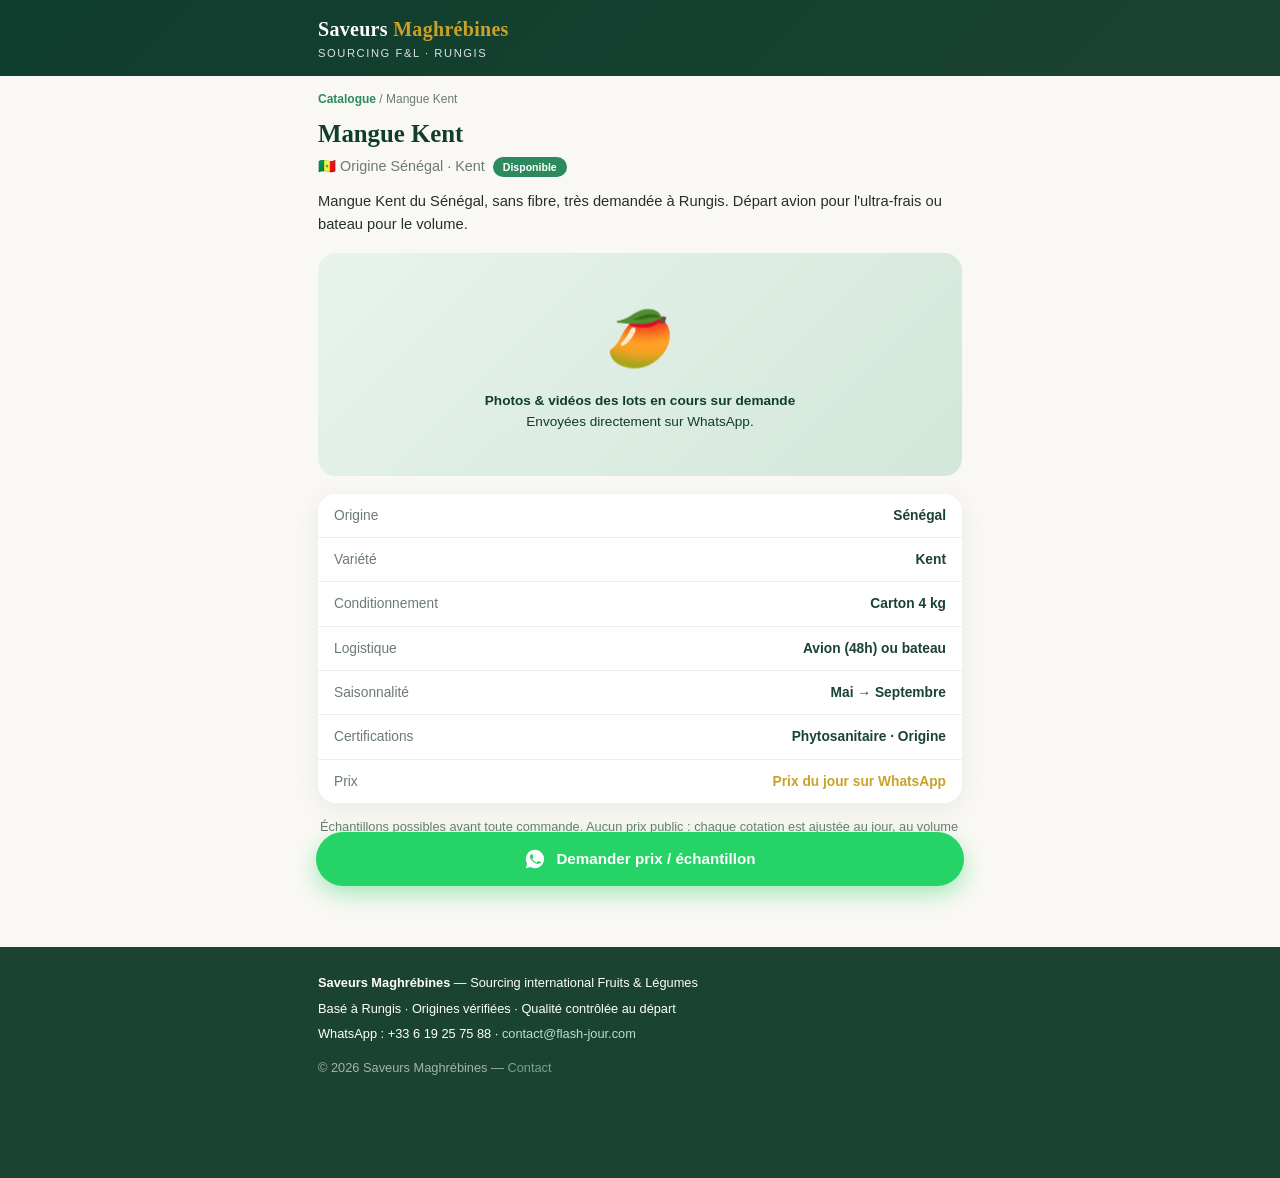
==== mangue-kent/index.html @ d9d94e1f "Site catalogue Saveurs Maghrébines" ====
<!DOCTYPE html>
<html lang="fr">
<head>
<meta charset="utf-8">
<meta name="viewport" content="width=device-width, initial-scale=1">
<title>Mangue Kent origine Sénégal — import grossiste Rungis | Saveurs Maghrébines</title>
<meta name="description" content="Mangue Kent du Sénégal, sans fibre, très demandée à Rungis. Départ avion pour l'ultra-frais ou bateau pour le volume.">
<link rel="canonical" href="https://www.saveursmaghrebines.com/mangue-kent/">
<meta property="og:type" content="website">
<meta property="og:title" content="Mangue Kent origine Sénégal — import grossiste Rungis | Saveurs Maghrébines">
<meta property="og:description" content="Mangue Kent du Sénégal, sans fibre, très demandée à Rungis. Départ avion pour l'ultra-frais ou bateau pour le volume.">
<meta property="og:url" content="https://www.saveursmaghrebines.com/mangue-kent/">
<meta property="og:image" content="https://www.saveursmaghrebines.com/photos/patate-recolte.webp">
<meta property="og:locale" content="fr_FR">
<meta name="twitter:card" content="summary_large_image">
<link rel="stylesheet" href="/assets/style.css">
</head>
<body>
<header class="top"><div class="wrap">
<a href="/"><div class="logo">Saveurs <span>Maghrébines</span></div>
<div class="tag">Sourcing F&L · Rungis</div></a>
</div></header>

<div class="wrap">
<div class="crumb"><a href="/">Catalogue</a> / Mangue Kent</div>
<h1 class="pt">Mangue Kent</h1>
<div class="sub">🇸🇳 Origine Sénégal · Kent &nbsp;<span class="badge" style="position:static">Disponible</span></div>
<p class="desc">Mangue Kent du Sénégal, sans fibre, très demandée à Rungis. Départ avion pour l'ultra-frais ou bateau pour le volume.</p>
<div class="nophoto-hero"><div class="e">🥭</div><p><strong>Photos & vidéos des lots en cours sur demande</strong><br>Envoyées directement sur WhatsApp.</p></div>
<div class="specs"><div class="row"><span class="k">Origine</span><span class="v">Sénégal</span></div><div class="row"><span class="k">Variété</span><span class="v">Kent</span></div><div class="row"><span class="k">Conditionnement</span><span class="v">Carton 4 kg</span></div><div class="row"><span class="k">Logistique</span><span class="v">Avion (48h) ou bateau</span></div><div class="row"><span class="k">Saisonnalité</span><span class="v">Mai → Septembre</span></div><div class="row"><span class="k">Certifications</span><span class="v">Phytosanitaire · Origine</span></div>
<div class="row"><span class="k">Prix</span><span class="v" style="color:var(--or)">Prix du jour sur WhatsApp</span></div>
</div>
<p class="note">Échantillons possibles avant toute commande. Aucun prix public : chaque cotation est ajustée au jour, au volume et à l'incoterm.</p>
</div>
<a class="wa-btn wa-fixed" href="https://wa.me/33619257588?text=Bonjour%2C%20je%20suis%20int%C3%A9ress%C3%A9%20par%20%3A%20Mangue%20Kent%20%28vu%20sur%20saveursmaghrebines.com%29.%20Pouvez-vous%20m%27envoyer%20le%20prix%20du%20jour%20%3F" target="_blank" rel="noopener"><svg class="wa-ico" viewBox="0 0 24 24" fill="currentColor"><path d="M12 2a10 10 0 0 0-8.6 15.1L2 22l5-1.3A10 10 0 1 0 12 2Zm5.4 14.1c-.2.6-1.3 1.2-1.8 1.2-.5.1-1 .2-3.3-.7-2.8-1.1-4.6-4-4.7-4.2-.1-.2-1.1-1.5-1.1-2.9s.7-2 1-2.3c.2-.3.5-.3.7-.3h.5c.2 0 .4 0 .6.5l.9 2.1c.1.2.1.4 0 .6l-.4.6-.5.5c-.2.2-.3.4-.1.7.2.3.8 1.4 1.8 2.2 1.2 1.1 2.3 1.4 2.6 1.6.3.1.5.1.7-.1l1-1.2c.2-.3.4-.2.7-.1l2.1 1c.3.1.5.2.6.4 0 .1 0 .8-.3 1.4Z"/></svg> Demander prix / échantillon</a>
<footer><div class="wrap">
<div><strong>Saveurs Maghrébines</strong> — Sourcing international Fruits & Légumes</div>
<div>Basé à Rungis · Origines vérifiées · Qualité contrôlée au départ</div>
<div>WhatsApp : +33 6 19 25 75 88 · <a href="mailto:contact@flash-jour.com">contact@flash-jour.com</a></div>
<div style="opacity:.6;margin-top:8px">© 2026 Saveurs Maghrébines — <a href="/contact/">Contact</a></div>
</div></footer>
</body></html>
---- assets/style.css ----
:root{--vert:#0F3D2E;--vert2:#1B4332;--accent:#2D8A5F;--or:#C9A227;--creme:#FAF8F4;--txt:#25302B;--wa:#25D366;}
*{margin:0;padding:0;box-sizing:border-box}
body{font-family:'Inter',-apple-system,Segoe UI,Roboto,sans-serif;background:var(--creme);color:var(--txt);line-height:1.55}
a{text-decoration:none;color:inherit}
.wrap{max-width:680px;margin:0 auto;padding:0 18px}
header.top{background:linear-gradient(135deg,var(--vert) 0%,var(--vert2) 100%);color:#fff;padding:14px 0}
header.top .wrap{display:flex;align-items:center;justify-content:space-between}
.logo{font-family:Georgia,'Times New Roman',serif;font-size:1.25rem;font-weight:700;letter-spacing:.3px}
.logo span{color:var(--or)}
.tag{font-size:.7rem;opacity:.85;letter-spacing:.14em;text-transform:uppercase}
.hero{background:linear-gradient(160deg,var(--vert) 0%,var(--vert2) 70%,#245B41 100%);color:#fff;padding:38px 0 44px;text-align:center}
.hero h1{font-family:Georgia,serif;font-size:1.7rem;line-height:1.25;margin-bottom:10px}
.hero p{opacity:.9;font-size:.95rem;max-width:480px;margin:0 auto}
.hero .pills{margin-top:18px;display:flex;gap:8px;justify-content:center;flex-wrap:wrap}
.pill{border:1px solid rgba(255,255,255,.35);border-radius:999px;padding:5px 14px;font-size:.75rem}
.grid{display:grid;grid-template-columns:1fr 1fr;gap:14px;padding:26px 0 10px}
@media(max-width:430px){.grid{grid-template-columns:1fr}}
.card{background:#fff;border-radius:18px;overflow:hidden;box-shadow:0 6px 24px rgba(15,61,46,.10);transition:transform .15s}
.card:active{transform:scale(.98)}
.card .ph{height:150px;background-size:cover;background-position:center;position:relative}
.card .ph.nophoto{display:flex;align-items:center;justify-content:center;font-size:3rem;background:linear-gradient(135deg,#E8F3EC,#D2E7DA)}
.badge{position:absolute;top:10px;left:10px;font-size:.66rem;font-weight:600;padding:4px 10px;border-radius:999px;color:#fff;background:var(--accent)}
.badge.soon{background:var(--or)}
.card .in{padding:12px 14px 14px}
.card h3{font-size:.98rem;color:var(--vert)}
.card .or{font-size:.78rem;color:#6b7a72;margin-top:2px}
.section-t{font-family:Georgia,serif;color:var(--vert);font-size:1.25rem;margin:26px 0 4px}
.gal{display:flex;gap:10px;overflow-x:auto;scroll-snap-type:x mandatory;padding:18px 0 6px;-webkit-overflow-scrolling:touch}
.gal img{scroll-snap-align:center;border-radius:16px;width:86%;flex:none;box-shadow:0 8px 26px rgba(15,61,46,.16)}
.cap{font-size:.75rem;color:#6b7a72;font-style:italic;margin-bottom:8px}
.nophoto-hero{margin:18px 0;border-radius:18px;padding:44px 20px;text-align:center;background:linear-gradient(135deg,#E8F3EC,#D2E7DA);color:var(--vert)}
.nophoto-hero .e{font-size:3.4rem}
.nophoto-hero p{font-size:.85rem;margin-top:8px}
.specs{background:#fff;border-radius:18px;overflow:hidden;box-shadow:0 6px 24px rgba(15,61,46,.08);margin:14px 0}
.specs .row{display:flex;justify-content:space-between;gap:14px;padding:11px 16px;border-bottom:1px solid #F0EEE8;font-size:.86rem}
.specs .row:last-child{border-bottom:none}
.specs .k{color:#6b7a72}
.specs .v{font-weight:600;text-align:right;color:var(--vert2)}
.note{font-size:.8rem;color:#6b7a72;margin:12px 2px 90px}
.wa-btn{display:flex;align-items:center;justify-content:center;gap:10px;background:var(--wa);color:#fff;font-weight:700;border-radius:999px;padding:15px 22px;font-size:.95rem;box-shadow:0 8px 22px rgba(37,211,102,.4)}
.wa-fixed{position:fixed;left:16px;right:16px;bottom:14px;z-index:50;max-width:648px;margin:0 auto}
.wa-ico{width:22px;height:22px}
.crumb{font-size:.75rem;color:#6b7a72;padding:14px 0 0}
.crumb a{color:var(--accent);font-weight:600}
h1.pt{font-family:Georgia,serif;color:var(--vert);font-size:1.55rem;margin-top:6px}
.sub{color:#6b7a72;font-size:.9rem;margin-top:2px}
.desc{margin:12px 0 0;font-size:.92rem}
footer{background:var(--vert2);color:#fff;padding:26px 0 100px;margin-top:40px;font-size:.8rem}
footer .wrap{display:flex;flex-direction:column;gap:6px}
footer a{color:#BFDCCB}
.exclu{display:inline-block;background:var(--or);color:#fff;font-size:.68rem;font-weight:700;letter-spacing:.12em;text-transform:uppercase;padding:4px 12px;border-radius:999px;margin-bottom:12px}
.contact-card{background:#fff;border-radius:18px;box-shadow:0 6px 24px rgba(15,61,46,.08);padding:22px;margin:20px 0;text-align:center}
.contact-card .big{font-size:1.1rem;font-weight:700;color:var(--vert)}
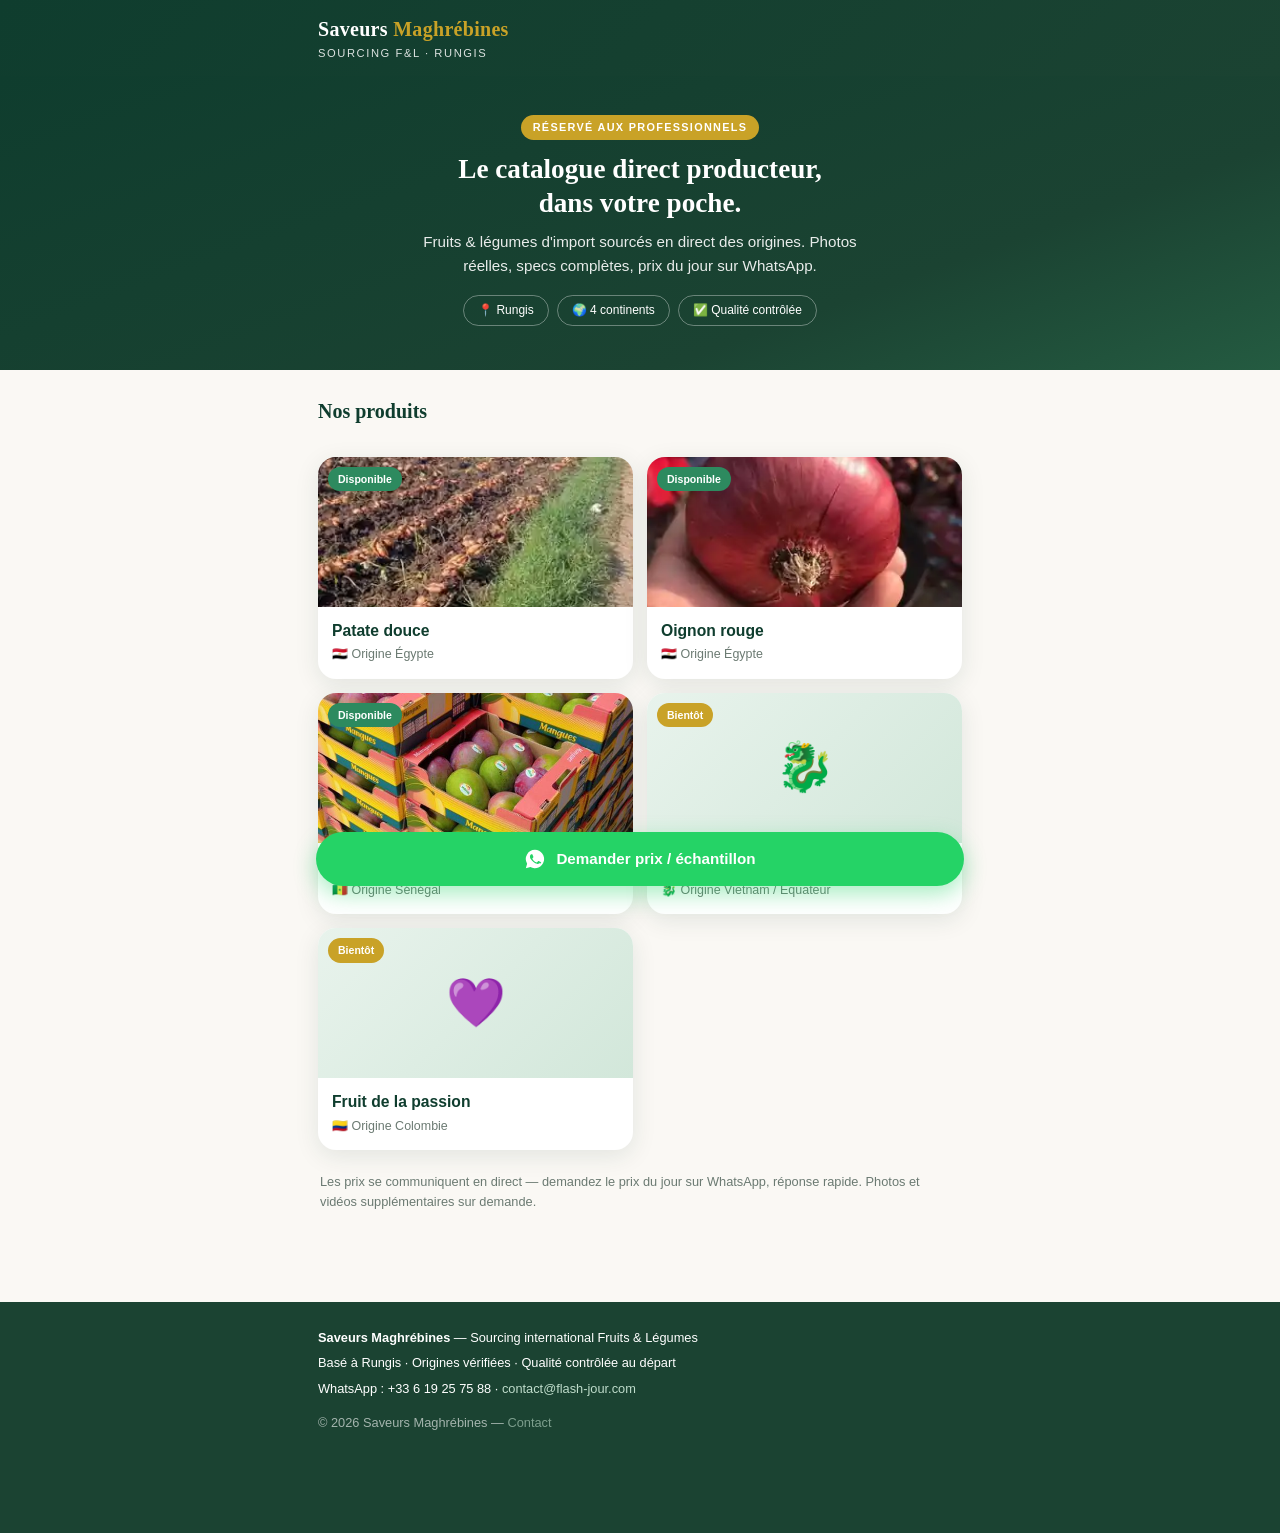
==== commit 4a53391d: "Ajout photos mangue Kent" ====
--- a/mangue-kent/index.html
+++ b/mangue-kent/index.html
@@ -3,13 +3,13 @@
 <head>
 <meta charset="utf-8">
 <meta name="viewport" content="width=device-width, initial-scale=1">
-<title>Mangue Kent origine Sénégal — import grossiste Rungis | Saveurs Maghrébines</title>
-<meta name="description" content="Mangue Kent du Sénégal, sans fibre, très demandée à Rungis. Départ avion pour l'ultra-frais ou bateau pour le volume.">
-<link rel="canonical" href="https://www.saveursmaghrebines.com/mangue-kent/">
+<title>Saveurs Maghrébines — Catalogue import Fruits & Légumes | Rungis</title>
+<meta name="description" content="Catalogue B2B : patate douce, oignon rouge, mangue Kent, pitaya, fruit de la passion. Sourcing direct origine, base Rungis. Prix du jour sur WhatsApp.">
+<link rel="canonical" href="https://www.saveursmaghrebines.com/">
 <meta property="og:type" content="website">
-<meta property="og:title" content="Mangue Kent origine Sénégal — import grossiste Rungis | Saveurs Maghrébines">
-<meta property="og:description" content="Mangue Kent du Sénégal, sans fibre, très demandée à Rungis. Départ avion pour l'ultra-frais ou bateau pour le volume.">
-<meta property="og:url" content="https://www.saveursmaghrebines.com/mangue-kent/">
+<meta property="og:title" content="Saveurs Maghrébines — Catalogue import Fruits & Légumes | Rungis">
+<meta property="og:description" content="Catalogue B2B : patate douce, oignon rouge, mangue Kent, pitaya, fruit de la passion. Sourcing direct origine, base Rungis. Prix du jour sur WhatsApp.">
+<meta property="og:url" content="https://www.saveursmaghrebines.com/">
 <meta property="og:image" content="https://www.saveursmaghrebines.com/photos/patate-recolte.webp">
 <meta property="og:locale" content="fr_FR">
 <meta name="twitter:card" content="summary_large_image">
@@ -21,18 +21,30 @@
 <div class="tag">Sourcing F&L · Rungis</div></a>
 </div></header>
 
+<div class="hero"><div class="wrap">
+<span class="exclu">Réservé aux professionnels</span>
+<h1>Le catalogue direct producteur,<br>dans votre poche.</h1>
+<p>Fruits & légumes d'import sourcés en direct des origines. Photos réelles, specs complètes, prix du jour sur WhatsApp.</p>
+<div class="pills"><span class="pill">📍 Rungis</span><span class="pill">🌍 4 continents</span><span class="pill">✅ Qualité contrôlée</span></div>
+</div></div>
 <div class="wrap">
-<div class="crumb"><a href="/">Catalogue</a> / Mangue Kent</div>
-<h1 class="pt">Mangue Kent</h1>
-<div class="sub">🇸🇳 Origine Sénégal · Kent &nbsp;<span class="badge" style="position:static">Disponible</span></div>
-<p class="desc">Mangue Kent du Sénégal, sans fibre, très demandée à Rungis. Départ avion pour l'ultra-frais ou bateau pour le volume.</p>
-<div class="nophoto-hero"><div class="e">🥭</div><p><strong>Photos & vidéos des lots en cours sur demande</strong><br>Envoyées directement sur WhatsApp.</p></div>
-<div class="specs"><div class="row"><span class="k">Origine</span><span class="v">Sénégal</span></div><div class="row"><span class="k">Variété</span><span class="v">Kent</span></div><div class="row"><span class="k">Conditionnement</span><span class="v">Carton 4 kg</span></div><div class="row"><span class="k">Logistique</span><span class="v">Avion (48h) ou bateau</span></div><div class="row"><span class="k">Saisonnalité</span><span class="v">Mai → Septembre</span></div><div class="row"><span class="k">Certifications</span><span class="v">Phytosanitaire · Origine</span></div>
-<div class="row"><span class="k">Prix</span><span class="v" style="color:var(--or)">Prix du jour sur WhatsApp</span></div>
+<h2 class="section-t">Nos produits</h2>
+<div class="grid">
+<a class="card" href="/patate-douce/"><div class="ph" style="background-image:url(/photos/patate-recolte.webp)"><span class="badge">Disponible</span></div>
+<div class="in"><h3>Patate douce</h3><div class="or">🇪🇬 Origine Égypte</div></div></a>
+<a class="card" href="/oignon-rouge/"><div class="ph" style="background-image:url(/photos/oignon-rouge.webp)"><span class="badge">Disponible</span></div>
+<div class="in"><h3>Oignon rouge</h3><div class="or">🇪🇬 Origine Égypte</div></div></a>
+<a class="card" href="/mangue-kent/"><div class="ph" style="background-image:url(/photos/mangue-1.jpg)"><span class="badge">Disponible</span></div>
+<div class="in"><h3>Mangue Kent</h3><div class="or">🇸🇳 Origine Sénégal</div></div></a>
+<a class="card" href="/pitaya/"><div class="ph nophoto">🐉<span class="badge soon">Bientôt</span></div>
+<div class="in"><h3>Pitaya — Fruit du dragon</h3><div class="or">🐉 Origine Vietnam / Équateur</div></div></a>
+<a class="card" href="/fruit-de-la-passion/"><div class="ph nophoto">💜<span class="badge soon">Bientôt</span></div>
+<div class="in"><h3>Fruit de la passion</h3><div class="or">🇨🇴 Origine Colombie</div></div></a>
+
 </div>
-<p class="note">Échantillons possibles avant toute commande. Aucun prix public : chaque cotation est ajustée au jour, au volume et à l'incoterm.</p>
+<p class="note">Les prix se communiquent en direct — demandez le prix du jour sur WhatsApp, réponse rapide. Photos et vidéos supplémentaires sur demande.</p>
 </div>
-<a class="wa-btn wa-fixed" href="https://wa.me/33619257588?text=Bonjour%2C%20je%20suis%20int%C3%A9ress%C3%A9%20par%20%3A%20Mangue%20Kent%20%28vu%20sur%20saveursmaghrebines.com%29.%20Pouvez-vous%20m%27envoyer%20le%20prix%20du%20jour%20%3F" target="_blank" rel="noopener"><svg class="wa-ico" viewBox="0 0 24 24" fill="currentColor"><path d="M12 2a10 10 0 0 0-8.6 15.1L2 22l5-1.3A10 10 0 1 0 12 2Zm5.4 14.1c-.2.6-1.3 1.2-1.8 1.2-.5.1-1 .2-3.3-.7-2.8-1.1-4.6-4-4.7-4.2-.1-.2-1.1-1.5-1.1-2.9s.7-2 1-2.3c.2-.3.5-.3.7-.3h.5c.2 0 .4 0 .6.5l.9 2.1c.1.2.1.4 0 .6l-.4.6-.5.5c-.2.2-.3.4-.1.7.2.3.8 1.4 1.8 2.2 1.2 1.1 2.3 1.4 2.6 1.6.3.1.5.1.7-.1l1-1.2c.2-.3.4-.2.7-.1l2.1 1c.3.1.5.2.6.4 0 .1 0 .8-.3 1.4Z"/></svg> Demander prix / échantillon</a>
+<a class="wa-btn wa-fixed" href="https://wa.me/33619257588?text=Bonjour%2C%20je%20vous%20contacte%20depuis%20saveursmaghrebines.com." target="_blank" rel="noopener"><svg class="wa-ico" viewBox="0 0 24 24" fill="currentColor"><path d="M12 2a10 10 0 0 0-8.6 15.1L2 22l5-1.3A10 10 0 1 0 12 2Zm5.4 14.1c-.2.6-1.3 1.2-1.8 1.2-.5.1-1 .2-3.3-.7-2.8-1.1-4.6-4-4.7-4.2-.1-.2-1.1-1.5-1.1-2.9s.7-2 1-2.3c.2-.3.5-.3.7-.3h.5c.2 0 .4 0 .6.5l.9 2.1c.1.2.1.4 0 .6l-.4.6-.5.5c-.2.2-.3.4-.1.7.2.3.8 1.4 1.8 2.2 1.2 1.1 2.3 1.4 2.6 1.6.3.1.5.1.7-.1l1-1.2c.2-.3.4-.2.7-.1l2.1 1c.3.1.5.2.6.4 0 .1 0 .8-.3 1.4Z"/></svg> Demander prix / échantillon</a>
 <footer><div class="wrap">
 <div><strong>Saveurs Maghrébines</strong> — Sourcing international Fruits & Légumes</div>
 <div>Basé à Rungis · Origines vérifiées · Qualité contrôlée au départ</div>
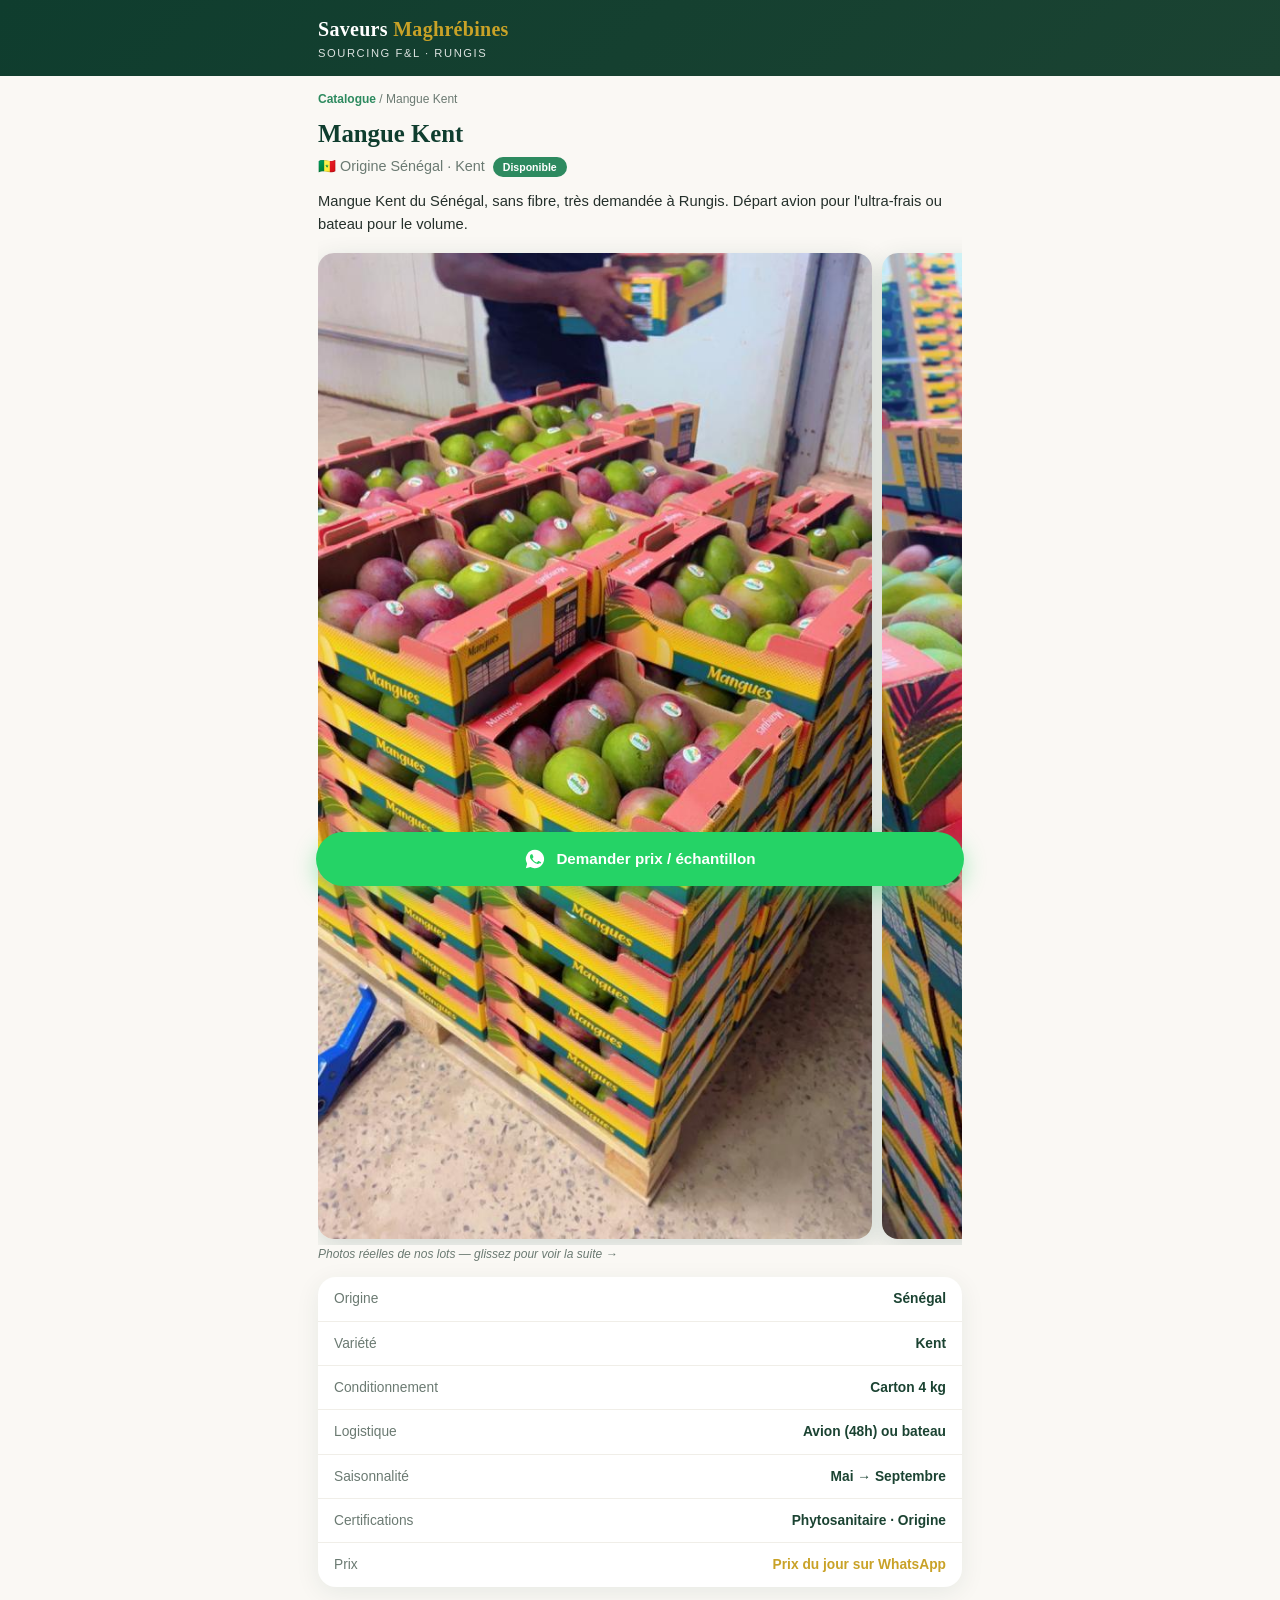
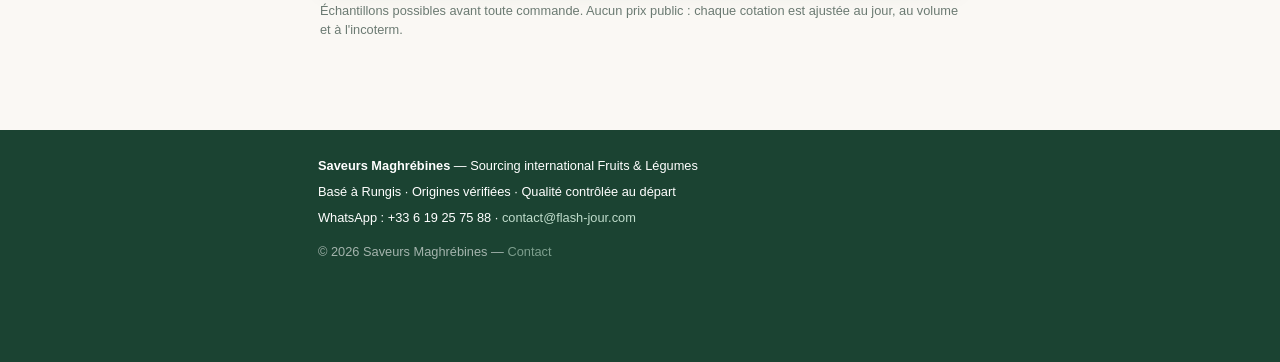
==== commit 3d853584: "Fix page mangue Kent" ====
--- a/mangue-kent/index.html
+++ b/mangue-kent/index.html
@@ -3,14 +3,14 @@
 <head>
 <meta charset="utf-8">
 <meta name="viewport" content="width=device-width, initial-scale=1">
-<title>Saveurs Maghrébines — Catalogue import Fruits & Légumes | Rungis</title>
-<meta name="description" content="Catalogue B2B : patate douce, oignon rouge, mangue Kent, pitaya, fruit de la passion. Sourcing direct origine, base Rungis. Prix du jour sur WhatsApp.">
-<link rel="canonical" href="https://www.saveursmaghrebines.com/">
+<title>Mangue Kent origine Sénégal — import grossiste Rungis | Saveurs Maghrébines</title>
+<meta name="description" content="Mangue Kent du Sénégal, sans fibre, très demandée à Rungis. Départ avion pour l'ultra-frais ou bateau pour le volume.">
+<link rel="canonical" href="https://www.saveursmaghrebines.com/mangue-kent/">
 <meta property="og:type" content="website">
-<meta property="og:title" content="Saveurs Maghrébines — Catalogue import Fruits & Légumes | Rungis">
-<meta property="og:description" content="Catalogue B2B : patate douce, oignon rouge, mangue Kent, pitaya, fruit de la passion. Sourcing direct origine, base Rungis. Prix du jour sur WhatsApp.">
-<meta property="og:url" content="https://www.saveursmaghrebines.com/">
-<meta property="og:image" content="https://www.saveursmaghrebines.com/photos/patate-recolte.webp">
+<meta property="og:title" content="Mangue Kent origine Sénégal — import grossiste Rungis | Saveurs Maghrébines">
+<meta property="og:description" content="Mangue Kent du Sénégal, sans fibre, très demandée à Rungis. Départ avion pour l'ultra-frais ou bateau pour le volume.">
+<meta property="og:url" content="https://www.saveursmaghrebines.com/mangue-kent/">
+<meta property="og:image" content="https://www.saveursmaghrebines.com/photos/mangue-1.jpg">
 <meta property="og:locale" content="fr_FR">
 <meta name="twitter:card" content="summary_large_image">
 <link rel="stylesheet" href="/assets/style.css">
@@ -21,30 +21,18 @@
 <div class="tag">Sourcing F&L · Rungis</div></a>
 </div></header>
 
-<div class="hero"><div class="wrap">
-<span class="exclu">Réservé aux professionnels</span>
-<h1>Le catalogue direct producteur,<br>dans votre poche.</h1>
-<p>Fruits & légumes d'import sourcés en direct des origines. Photos réelles, specs complètes, prix du jour sur WhatsApp.</p>
-<div class="pills"><span class="pill">📍 Rungis</span><span class="pill">🌍 4 continents</span><span class="pill">✅ Qualité contrôlée</span></div>
-</div></div>
 <div class="wrap">
-<h2 class="section-t">Nos produits</h2>
-<div class="grid">
-<a class="card" href="/patate-douce/"><div class="ph" style="background-image:url(/photos/patate-recolte.webp)"><span class="badge">Disponible</span></div>
-<div class="in"><h3>Patate douce</h3><div class="or">🇪🇬 Origine Égypte</div></div></a>
-<a class="card" href="/oignon-rouge/"><div class="ph" style="background-image:url(/photos/oignon-rouge.webp)"><span class="badge">Disponible</span></div>
-<div class="in"><h3>Oignon rouge</h3><div class="or">🇪🇬 Origine Égypte</div></div></a>
-<a class="card" href="/mangue-kent/"><div class="ph" style="background-image:url(/photos/mangue-1.jpg)"><span class="badge">Disponible</span></div>
-<div class="in"><h3>Mangue Kent</h3><div class="or">🇸🇳 Origine Sénégal</div></div></a>
-<a class="card" href="/pitaya/"><div class="ph nophoto">🐉<span class="badge soon">Bientôt</span></div>
-<div class="in"><h3>Pitaya — Fruit du dragon</h3><div class="or">🐉 Origine Vietnam / Équateur</div></div></a>
-<a class="card" href="/fruit-de-la-passion/"><div class="ph nophoto">💜<span class="badge soon">Bientôt</span></div>
-<div class="in"><h3>Fruit de la passion</h3><div class="or">🇨🇴 Origine Colombie</div></div></a>
-
+<div class="crumb"><a href="/">Catalogue</a> / Mangue Kent</div>
+<h1 class="pt">Mangue Kent</h1>
+<div class="sub">🇸🇳 Origine Sénégal · Kent &nbsp;<span class="badge" style="position:static">Disponible</span></div>
+<p class="desc">Mangue Kent du Sénégal, sans fibre, très demandée à Rungis. Départ avion pour l'ultra-frais ou bateau pour le volume.</p>
+<div class="gal"><img src="/photos/mangue-1.jpg" alt="Cartons de mangues Kent conditionnées"><img src="/photos/mangue-2.jpg" alt="Palette de mangues Kent prête au départ"></div><div class="cap">Photos réelles de nos lots — glissez pour voir la suite →</div>
+<div class="specs"><div class="row"><span class="k">Origine</span><span class="v">Sénégal</span></div><div class="row"><span class="k">Variété</span><span class="v">Kent</span></div><div class="row"><span class="k">Conditionnement</span><span class="v">Carton 4 kg</span></div><div class="row"><span class="k">Logistique</span><span class="v">Avion (48h) ou bateau</span></div><div class="row"><span class="k">Saisonnalité</span><span class="v">Mai → Septembre</span></div><div class="row"><span class="k">Certifications</span><span class="v">Phytosanitaire · Origine</span></div>
+<div class="row"><span class="k">Prix</span><span class="v" style="color:var(--or)">Prix du jour sur WhatsApp</span></div>
 </div>
-<p class="note">Les prix se communiquent en direct — demandez le prix du jour sur WhatsApp, réponse rapide. Photos et vidéos supplémentaires sur demande.</p>
+<p class="note">Échantillons possibles avant toute commande. Aucun prix public : chaque cotation est ajustée au jour, au volume et à l'incoterm.</p>
 </div>
-<a class="wa-btn wa-fixed" href="https://wa.me/33619257588?text=Bonjour%2C%20je%20vous%20contacte%20depuis%20saveursmaghrebines.com." target="_blank" rel="noopener"><svg class="wa-ico" viewBox="0 0 24 24" fill="currentColor"><path d="M12 2a10 10 0 0 0-8.6 15.1L2 22l5-1.3A10 10 0 1 0 12 2Zm5.4 14.1c-.2.6-1.3 1.2-1.8 1.2-.5.1-1 .2-3.3-.7-2.8-1.1-4.6-4-4.7-4.2-.1-.2-1.1-1.5-1.1-2.9s.7-2 1-2.3c.2-.3.5-.3.7-.3h.5c.2 0 .4 0 .6.5l.9 2.1c.1.2.1.4 0 .6l-.4.6-.5.5c-.2.2-.3.4-.1.7.2.3.8 1.4 1.8 2.2 1.2 1.1 2.3 1.4 2.6 1.6.3.1.5.1.7-.1l1-1.2c.2-.3.4-.2.7-.1l2.1 1c.3.1.5.2.6.4 0 .1 0 .8-.3 1.4Z"/></svg> Demander prix / échantillon</a>
+<a class="wa-btn wa-fixed" href="https://wa.me/33619257588?text=Bonjour%2C%20je%20suis%20int%C3%A9ress%C3%A9%20par%20%3A%20Mangue%20Kent%20%28vu%20sur%20saveursmaghrebines.com%29.%20Pouvez-vous%20m%27envoyer%20le%20prix%20du%20jour%20%3F" target="_blank" rel="noopener"><svg class="wa-ico" viewBox="0 0 24 24" fill="currentColor"><path d="M12 2a10 10 0 0 0-8.6 15.1L2 22l5-1.3A10 10 0 1 0 12 2Zm5.4 14.1c-.2.6-1.3 1.2-1.8 1.2-.5.1-1 .2-3.3-.7-2.8-1.1-4.6-4-4.7-4.2-.1-.2-1.1-1.5-1.1-2.9s.7-2 1-2.3c.2-.3.5-.3.7-.3h.5c.2 0 .4 0 .6.5l.9 2.1c.1.2.1.4 0 .6l-.4.6-.5.5c-.2.2-.3.4-.1.7.2.3.8 1.4 1.8 2.2 1.2 1.1 2.3 1.4 2.6 1.6.3.1.5.1.7-.1l1-1.2c.2-.3.4-.2.7-.1l2.1 1c.3.1.5.2.6.4 0 .1 0 .8-.3 1.4Z"/></svg> Demander prix / échantillon</a>
 <footer><div class="wrap">
 <div><strong>Saveurs Maghrébines</strong> — Sourcing international Fruits & Légumes</div>
 <div>Basé à Rungis · Origines vérifiées · Qualité contrôlée au départ</div>
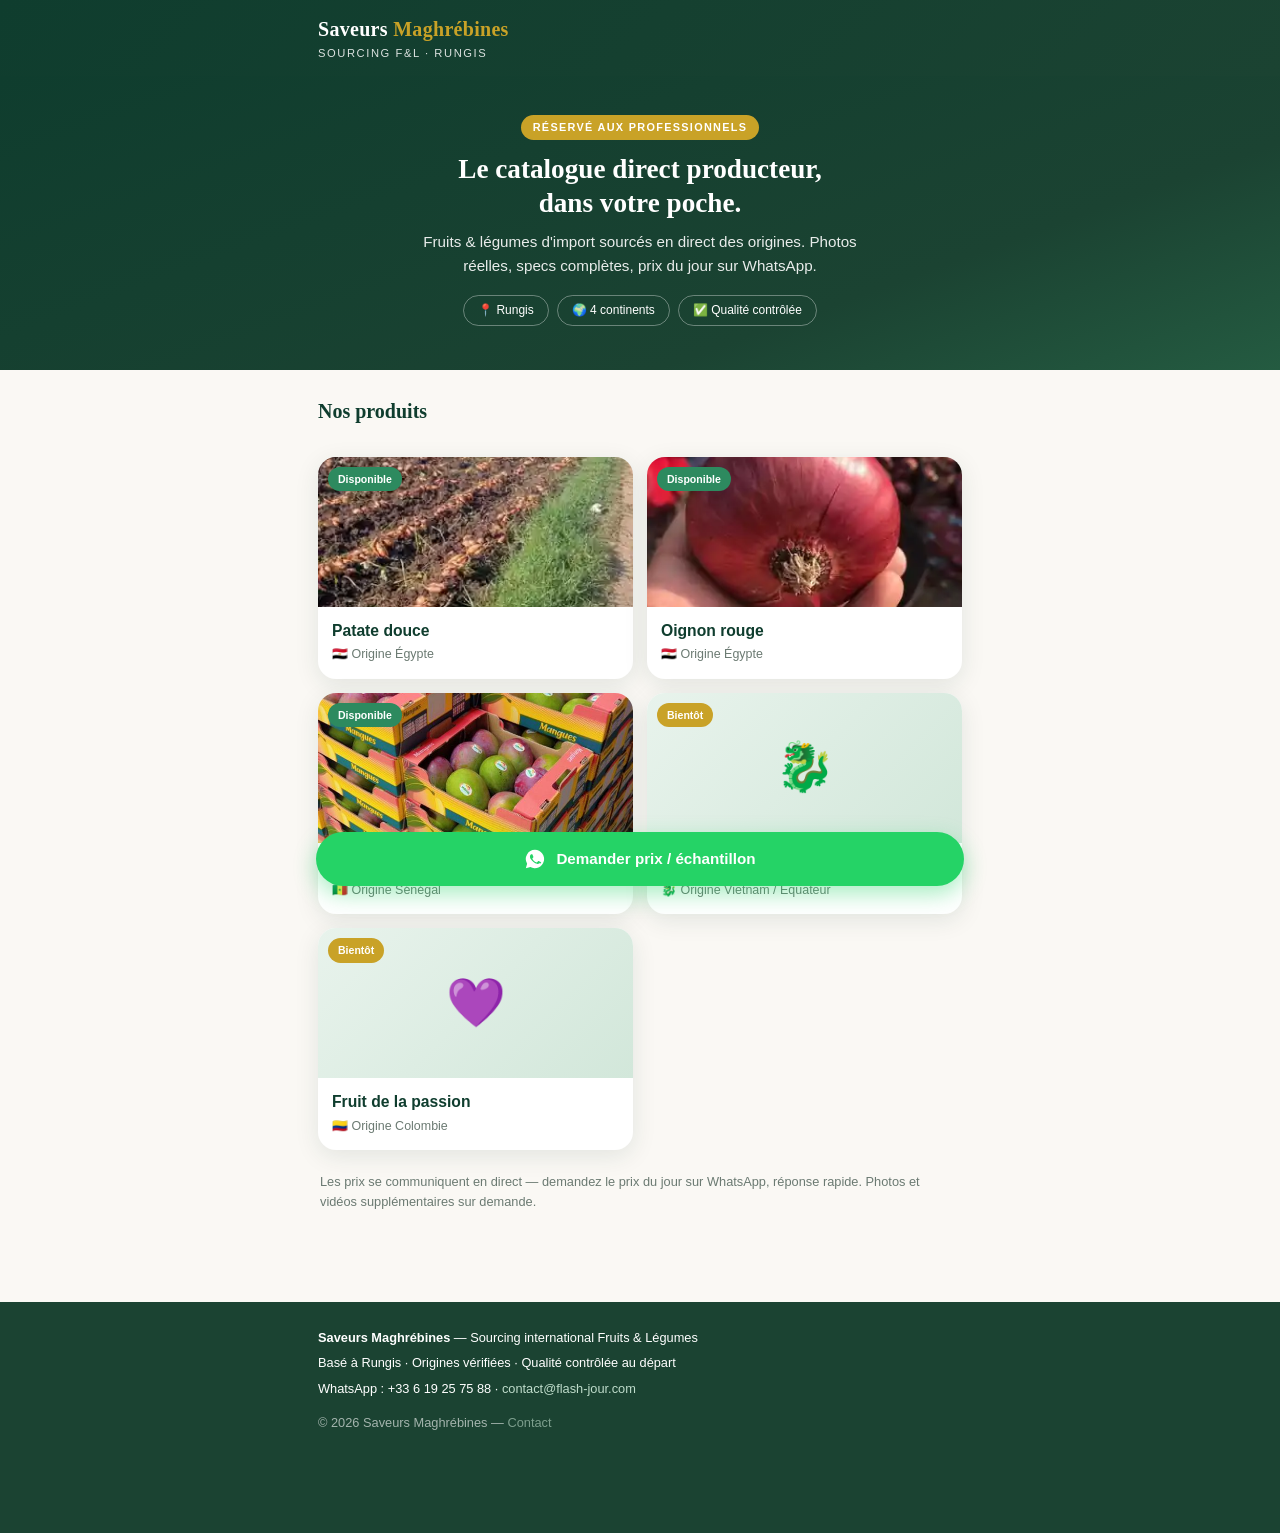
==== commit 9e3ba35e: "Fix carte mangue kent page accueil" ====
--- a/mangue-kent/index.html
+++ b/mangue-kent/index.html
@@ -3,14 +3,14 @@
 <head>
 <meta charset="utf-8">
 <meta name="viewport" content="width=device-width, initial-scale=1">
-<title>Mangue Kent origine Sénégal — import grossiste Rungis | Saveurs Maghrébines</title>
-<meta name="description" content="Mangue Kent du Sénégal, sans fibre, très demandée à Rungis. Départ avion pour l'ultra-frais ou bateau pour le volume.">
-<link rel="canonical" href="https://www.saveursmaghrebines.com/mangue-kent/">
+<title>Saveurs Maghrébines — Catalogue import Fruits & Légumes | Rungis</title>
+<meta name="description" content="Catalogue B2B : patate douce, oignon rouge, mangue Kent, pitaya, fruit de la passion. Sourcing direct origine, base Rungis. Prix du jour sur WhatsApp.">
+<link rel="canonical" href="https://www.saveursmaghrebines.com/">
 <meta property="og:type" content="website">
-<meta property="og:title" content="Mangue Kent origine Sénégal — import grossiste Rungis | Saveurs Maghrébines">
-<meta property="og:description" content="Mangue Kent du Sénégal, sans fibre, très demandée à Rungis. Départ avion pour l'ultra-frais ou bateau pour le volume.">
-<meta property="og:url" content="https://www.saveursmaghrebines.com/mangue-kent/">
-<meta property="og:image" content="https://www.saveursmaghrebines.com/photos/mangue-1.jpg">
+<meta property="og:title" content="Saveurs Maghrébines — Catalogue import Fruits & Légumes | Rungis">
+<meta property="og:description" content="Catalogue B2B : patate douce, oignon rouge, mangue Kent, pitaya, fruit de la passion. Sourcing direct origine, base Rungis. Prix du jour sur WhatsApp.">
+<meta property="og:url" content="https://www.saveursmaghrebines.com/">
+<meta property="og:image" content="https://www.saveursmaghrebines.com/photos/patate-recolte.webp">
 <meta property="og:locale" content="fr_FR">
 <meta name="twitter:card" content="summary_large_image">
 <link rel="stylesheet" href="/assets/style.css">
@@ -21,18 +21,30 @@
 <div class="tag">Sourcing F&L · Rungis</div></a>
 </div></header>
 
+<div class="hero"><div class="wrap">
+<span class="exclu">Réservé aux professionnels</span>
+<h1>Le catalogue direct producteur,<br>dans votre poche.</h1>
+<p>Fruits & légumes d'import sourcés en direct des origines. Photos réelles, specs complètes, prix du jour sur WhatsApp.</p>
+<div class="pills"><span class="pill">📍 Rungis</span><span class="pill">🌍 4 continents</span><span class="pill">✅ Qualité contrôlée</span></div>
+</div></div>
 <div class="wrap">
-<div class="crumb"><a href="/">Catalogue</a> / Mangue Kent</div>
-<h1 class="pt">Mangue Kent</h1>
-<div class="sub">🇸🇳 Origine Sénégal · Kent &nbsp;<span class="badge" style="position:static">Disponible</span></div>
-<p class="desc">Mangue Kent du Sénégal, sans fibre, très demandée à Rungis. Départ avion pour l'ultra-frais ou bateau pour le volume.</p>
-<div class="gal"><img src="/photos/mangue-1.jpg" alt="Cartons de mangues Kent conditionnées"><img src="/photos/mangue-2.jpg" alt="Palette de mangues Kent prête au départ"></div><div class="cap">Photos réelles de nos lots — glissez pour voir la suite →</div>
-<div class="specs"><div class="row"><span class="k">Origine</span><span class="v">Sénégal</span></div><div class="row"><span class="k">Variété</span><span class="v">Kent</span></div><div class="row"><span class="k">Conditionnement</span><span class="v">Carton 4 kg</span></div><div class="row"><span class="k">Logistique</span><span class="v">Avion (48h) ou bateau</span></div><div class="row"><span class="k">Saisonnalité</span><span class="v">Mai → Septembre</span></div><div class="row"><span class="k">Certifications</span><span class="v">Phytosanitaire · Origine</span></div>
-<div class="row"><span class="k">Prix</span><span class="v" style="color:var(--or)">Prix du jour sur WhatsApp</span></div>
+<h2 class="section-t">Nos produits</h2>
+<div class="grid">
+<a class="card" href="/patate-douce/"><div class="ph" style="background-image:url(/photos/patate-recolte.webp)"><span class="badge">Disponible</span></div>
+<div class="in"><h3>Patate douce</h3><div class="or">🇪🇬 Origine Égypte</div></div></a>
+<a class="card" href="/oignon-rouge/"><div class="ph" style="background-image:url(/photos/oignon-rouge.webp)"><span class="badge">Disponible</span></div>
+<div class="in"><h3>Oignon rouge</h3><div class="or">🇪🇬 Origine Égypte</div></div></a>
+<a class="card" href="/mangue-kent/"><div class="ph" style="background-image:url(/photos/mangue-1.jpg)"><span class="badge">Disponible</span></div>
+<div class="in"><h3>Mangue Kent</h3><div class="or">🇸🇳 Origine Sénégal</div></div></a>
+<a class="card" href="/pitaya/"><div class="ph nophoto">🐉<span class="badge soon">Bientôt</span></div>
+<div class="in"><h3>Pitaya — Fruit du dragon</h3><div class="or">🐉 Origine Vietnam / Équateur</div></div></a>
+<a class="card" href="/fruit-de-la-passion/"><div class="ph nophoto">💜<span class="badge soon">Bientôt</span></div>
+<div class="in"><h3>Fruit de la passion</h3><div class="or">🇨🇴 Origine Colombie</div></div></a>
+
 </div>
-<p class="note">Échantillons possibles avant toute commande. Aucun prix public : chaque cotation est ajustée au jour, au volume et à l'incoterm.</p>
+<p class="note">Les prix se communiquent en direct — demandez le prix du jour sur WhatsApp, réponse rapide. Photos et vidéos supplémentaires sur demande.</p>
 </div>
-<a class="wa-btn wa-fixed" href="https://wa.me/33619257588?text=Bonjour%2C%20je%20suis%20int%C3%A9ress%C3%A9%20par%20%3A%20Mangue%20Kent%20%28vu%20sur%20saveursmaghrebines.com%29.%20Pouvez-vous%20m%27envoyer%20le%20prix%20du%20jour%20%3F" target="_blank" rel="noopener"><svg class="wa-ico" viewBox="0 0 24 24" fill="currentColor"><path d="M12 2a10 10 0 0 0-8.6 15.1L2 22l5-1.3A10 10 0 1 0 12 2Zm5.4 14.1c-.2.6-1.3 1.2-1.8 1.2-.5.1-1 .2-3.3-.7-2.8-1.1-4.6-4-4.7-4.2-.1-.2-1.1-1.5-1.1-2.9s.7-2 1-2.3c.2-.3.5-.3.7-.3h.5c.2 0 .4 0 .6.5l.9 2.1c.1.2.1.4 0 .6l-.4.6-.5.5c-.2.2-.3.4-.1.7.2.3.8 1.4 1.8 2.2 1.2 1.1 2.3 1.4 2.6 1.6.3.1.5.1.7-.1l1-1.2c.2-.3.4-.2.7-.1l2.1 1c.3.1.5.2.6.4 0 .1 0 .8-.3 1.4Z"/></svg> Demander prix / échantillon</a>
+<a class="wa-btn wa-fixed" href="https://wa.me/33619257588?text=Bonjour%2C%20je%20vous%20contacte%20depuis%20saveursmaghrebines.com." target="_blank" rel="noopener"><svg class="wa-ico" viewBox="0 0 24 24" fill="currentColor"><path d="M12 2a10 10 0 0 0-8.6 15.1L2 22l5-1.3A10 10 0 1 0 12 2Zm5.4 14.1c-.2.6-1.3 1.2-1.8 1.2-.5.1-1 .2-3.3-.7-2.8-1.1-4.6-4-4.7-4.2-.1-.2-1.1-1.5-1.1-2.9s.7-2 1-2.3c.2-.3.5-.3.7-.3h.5c.2 0 .4 0 .6.5l.9 2.1c.1.2.1.4 0 .6l-.4.6-.5.5c-.2.2-.3.4-.1.7.2.3.8 1.4 1.8 2.2 1.2 1.1 2.3 1.4 2.6 1.6.3.1.5.1.7-.1l1-1.2c.2-.3.4-.2.7-.1l2.1 1c.3.1.5.2.6.4 0 .1 0 .8-.3 1.4Z"/></svg> Demander prix / échantillon</a>
 <footer><div class="wrap">
 <div><strong>Saveurs Maghrébines</strong> — Sourcing international Fruits & Légumes</div>
 <div>Basé à Rungis · Origines vérifiées · Qualité contrôlée au départ</div>
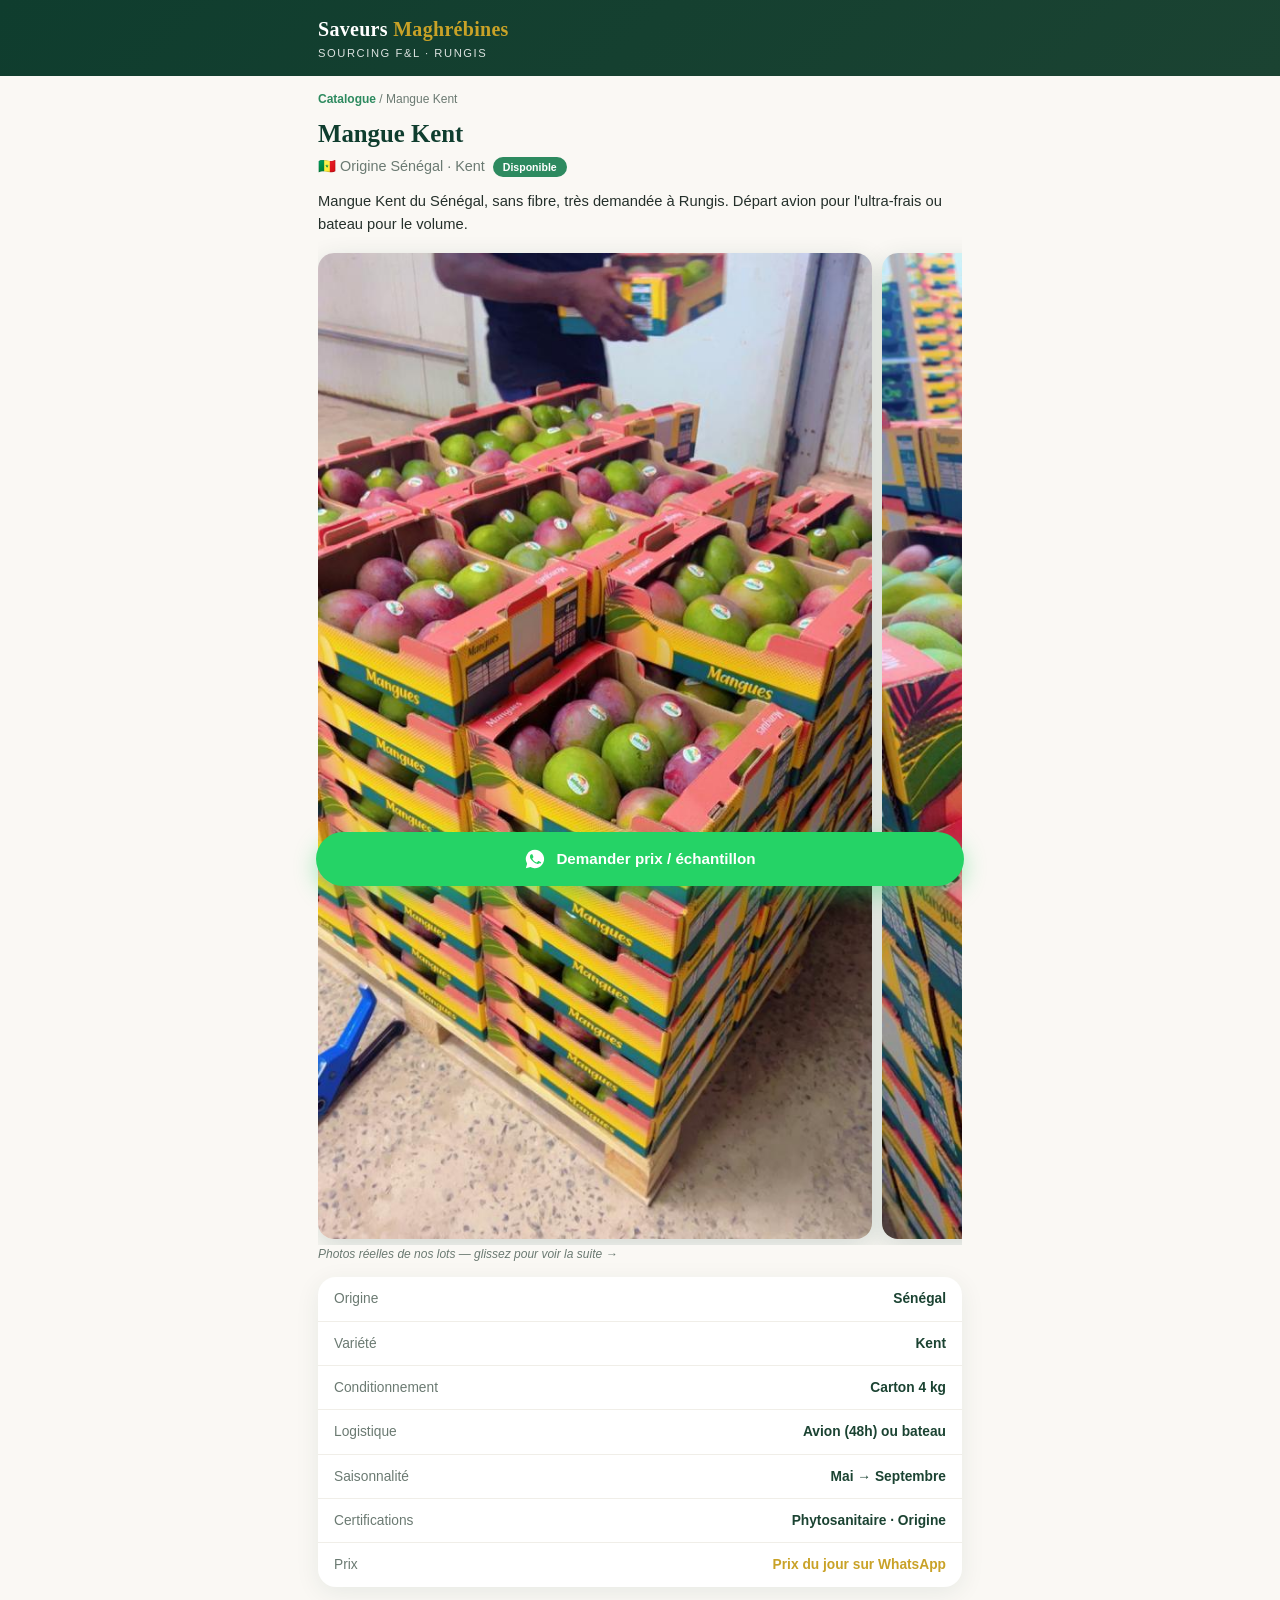
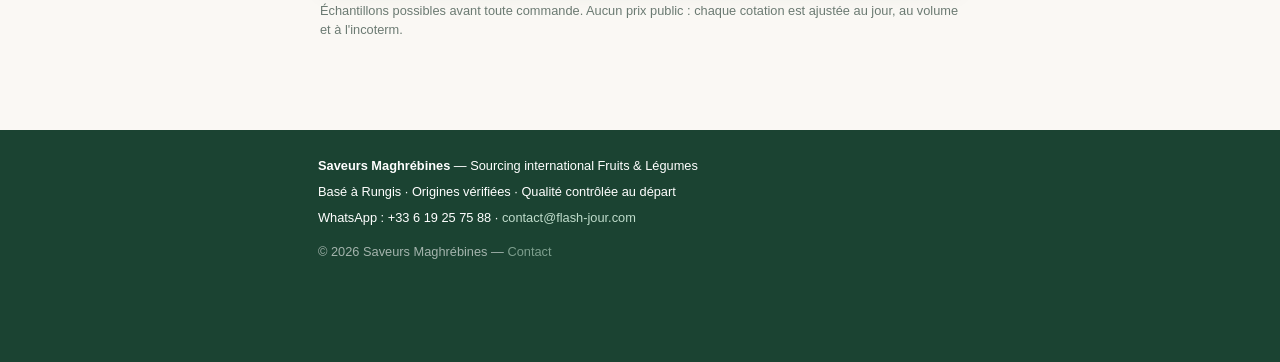
==== commit 0e879950: "Fix definitif page mangue kent avec galerie et zoom" ====
--- a/mangue-kent/index.html
+++ b/mangue-kent/index.html
@@ -1,16 +1,16 @@
-<!DOCTYPE html>
+﻿<!DOCTYPE html>
 <html lang="fr">
 <head>
 <meta charset="utf-8">
 <meta name="viewport" content="width=device-width, initial-scale=1">
-<title>Saveurs Maghrébines — Catalogue import Fruits & Légumes | Rungis</title>
-<meta name="description" content="Catalogue B2B : patate douce, oignon rouge, mangue Kent, pitaya, fruit de la passion. Sourcing direct origine, base Rungis. Prix du jour sur WhatsApp.">
-<link rel="canonical" href="https://www.saveursmaghrebines.com/">
+<title>Mangue Kent origine Sénégal — import grossiste Rungis | Saveurs Maghrébines</title>
+<meta name="description" content="Mangue Kent du Sénégal, sans fibre, très demandée à Rungis. Départ avion pour l'ultra-frais ou bateau pour le volume.">
+<link rel="canonical" href="https://www.saveursmaghrebines.com/mangue-kent/">
 <meta property="og:type" content="website">
-<meta property="og:title" content="Saveurs Maghrébines — Catalogue import Fruits & Légumes | Rungis">
-<meta property="og:description" content="Catalogue B2B : patate douce, oignon rouge, mangue Kent, pitaya, fruit de la passion. Sourcing direct origine, base Rungis. Prix du jour sur WhatsApp.">
-<meta property="og:url" content="https://www.saveursmaghrebines.com/">
-<meta property="og:image" content="https://www.saveursmaghrebines.com/photos/patate-recolte.webp">
+<meta property="og:title" content="Mangue Kent origine Sénégal — import grossiste Rungis | Saveurs Maghrébines">
+<meta property="og:description" content="Mangue Kent du Sénégal, sans fibre, très demandée à Rungis. Départ avion pour l'ultra-frais ou bateau pour le volume.">
+<meta property="og:url" content="https://www.saveursmaghrebines.com/mangue-kent/">
+<meta property="og:image" content="https://www.saveursmaghrebines.com/photos/mangue-1.jpg">
 <meta property="og:locale" content="fr_FR">
 <meta name="twitter:card" content="summary_large_image">
 <link rel="stylesheet" href="/assets/style.css">
@@ -21,34 +21,31 @@
 <div class="tag">Sourcing F&L · Rungis</div></a>
 </div></header>
 
-<div class="hero"><div class="wrap">
-<span class="exclu">Réservé aux professionnels</span>
-<h1>Le catalogue direct producteur,<br>dans votre poche.</h1>
-<p>Fruits & légumes d'import sourcés en direct des origines. Photos réelles, specs complètes, prix du jour sur WhatsApp.</p>
-<div class="pills"><span class="pill">📍 Rungis</span><span class="pill">🌍 4 continents</span><span class="pill">✅ Qualité contrôlée</span></div>
-</div></div>
 <div class="wrap">
-<h2 class="section-t">Nos produits</h2>
-<div class="grid">
-<a class="card" href="/patate-douce/"><div class="ph" style="background-image:url(/photos/patate-recolte.webp)"><span class="badge">Disponible</span></div>
-<div class="in"><h3>Patate douce</h3><div class="or">🇪🇬 Origine Égypte</div></div></a>
-<a class="card" href="/oignon-rouge/"><div class="ph" style="background-image:url(/photos/oignon-rouge.webp)"><span class="badge">Disponible</span></div>
-<div class="in"><h3>Oignon rouge</h3><div class="or">🇪🇬 Origine Égypte</div></div></a>
-<a class="card" href="/mangue-kent/"><div class="ph" style="background-image:url(/photos/mangue-1.jpg)"><span class="badge">Disponible</span></div>
-<div class="in"><h3>Mangue Kent</h3><div class="or">🇸🇳 Origine Sénégal</div></div></a>
-<a class="card" href="/pitaya/"><div class="ph nophoto">🐉<span class="badge soon">Bientôt</span></div>
-<div class="in"><h3>Pitaya — Fruit du dragon</h3><div class="or">🐉 Origine Vietnam / Équateur</div></div></a>
-<a class="card" href="/fruit-de-la-passion/"><div class="ph nophoto">💜<span class="badge soon">Bientôt</span></div>
-<div class="in"><h3>Fruit de la passion</h3><div class="or">🇨🇴 Origine Colombie</div></div></a>
-
+<div class="crumb"><a href="/">Catalogue</a> / Mangue Kent</div>
+<h1 class="pt">Mangue Kent</h1>
+<div class="sub">🇸🇳 Origine Sénégal · Kent &nbsp;<span class="badge" style="position:static">Disponible</span></div>
+<p class="desc">Mangue Kent du Sénégal, sans fibre, très demandée à Rungis. Départ avion pour l'ultra-frais ou bateau pour le volume.</p>
+<div class="gal"><img src="/photos/mangue-1.jpg" alt="Cartons de mangues Kent conditionnées"><img src="/photos/mangue-2.jpg" alt="Palette de mangues Kent prête au départ"></div><div class="cap">Photos réelles de nos lots — glissez pour voir la suite →</div>
+<div class="specs"><div class="row"><span class="k">Origine</span><span class="v">Sénégal</span></div><div class="row"><span class="k">Variété</span><span class="v">Kent</span></div><div class="row"><span class="k">Conditionnement</span><span class="v">Carton 4 kg</span></div><div class="row"><span class="k">Logistique</span><span class="v">Avion (48h) ou bateau</span></div><div class="row"><span class="k">Saisonnalité</span><span class="v">Mai → Septembre</span></div><div class="row"><span class="k">Certifications</span><span class="v">Phytosanitaire · Origine</span></div>
+<div class="row"><span class="k">Prix</span><span class="v" style="color:var(--or)">Prix du jour sur WhatsApp</span></div>
 </div>
-<p class="note">Les prix se communiquent en direct — demandez le prix du jour sur WhatsApp, réponse rapide. Photos et vidéos supplémentaires sur demande.</p>
+<p class="note">Échantillons possibles avant toute commande. Aucun prix public : chaque cotation est ajustée au jour, au volume et à l'incoterm.</p>
 </div>
-<a class="wa-btn wa-fixed" href="https://wa.me/33619257588?text=Bonjour%2C%20je%20vous%20contacte%20depuis%20saveursmaghrebines.com." target="_blank" rel="noopener"><svg class="wa-ico" viewBox="0 0 24 24" fill="currentColor"><path d="M12 2a10 10 0 0 0-8.6 15.1L2 22l5-1.3A10 10 0 1 0 12 2Zm5.4 14.1c-.2.6-1.3 1.2-1.8 1.2-.5.1-1 .2-3.3-.7-2.8-1.1-4.6-4-4.7-4.2-.1-.2-1.1-1.5-1.1-2.9s.7-2 1-2.3c.2-.3.5-.3.7-.3h.5c.2 0 .4 0 .6.5l.9 2.1c.1.2.1.4 0 .6l-.4.6-.5.5c-.2.2-.3.4-.1.7.2.3.8 1.4 1.8 2.2 1.2 1.1 2.3 1.4 2.6 1.6.3.1.5.1.7-.1l1-1.2c.2-.3.4-.2.7-.1l2.1 1c.3.1.5.2.6.4 0 .1 0 .8-.3 1.4Z"/></svg> Demander prix / échantillon</a>
+<a class="wa-btn wa-fixed" href="https://wa.me/33619257588?text=Bonjour%2C%20je%20suis%20int%C3%A9ress%C3%A9%20par%20%3A%20Mangue%20Kent%20%28vu%20sur%20saveursmaghrebines.com%29.%20Pouvez-vous%20m%27envoyer%20le%20prix%20du%20jour%20%3F" target="_blank" rel="noopener"><svg class="wa-ico" viewBox="0 0 24 24" fill="currentColor"><path d="M12 2a10 10 0 0 0-8.6 15.1L2 22l5-1.3A10 10 0 1 0 12 2Zm5.4 14.1c-.2.6-1.3 1.2-1.8 1.2-.5.1-1 .2-3.3-.7-2.8-1.1-4.6-4-4.7-4.2-.1-.2-1.1-1.5-1.1-2.9s.7-2 1-2.3c.2-.3.5-.3.7-.3h.5c.2 0 .4 0 .6.5l.9 2.1c.1.2.1.4 0 .6l-.4.6-.5.5c-.2.2-.3.4-.1.7.2.3.8 1.4 1.8 2.2 1.2 1.1 2.3 1.4 2.6 1.6.3.1.5.1.7-.1l1-1.2c.2-.3.4-.2.7-.1l2.1 1c.3.1.5.2.6.4 0 .1 0 .8-.3 1.4Z"/></svg> Demander prix / échantillon</a>
 <footer><div class="wrap">
 <div><strong>Saveurs Maghrébines</strong> — Sourcing international Fruits & Légumes</div>
 <div>Basé à Rungis · Origines vérifiées · Qualité contrôlée au départ</div>
 <div>WhatsApp : +33 6 19 25 75 88 · <a href="mailto:contact@flash-jour.com">contact@flash-jour.com</a></div>
 <div style="opacity:.6;margin-top:8px">© 2026 Saveurs Maghrébines — <a href="/contact/">Contact</a></div>
 </div></footer>
+<div id="lightbox" onclick="this.classList.remove('open')"><img id="lightbox-img" src="" alt=""></div>
+<script>
+document.querySelectorAll('.gal img').forEach(function(img){
+  img.addEventListener('click', function(){
+    document.getElementById('lightbox-img').src = img.src;
+    document.getElementById('lightbox').classList.add('open');
+  });
+});
+</script>
 </body></html>
--- a/assets/style.css
+++ b/assets/style.css
@@ -52,3 +52,10 @@
 .exclu{display:inline-block;background:var(--or);color:#fff;font-size:.68rem;font-weight:700;letter-spacing:.12em;text-transform:uppercase;padding:4px 12px;border-radius:999px;margin-bottom:12px}
 .contact-card{background:#fff;border-radius:18px;box-shadow:0 6px 24px rgba(15,61,46,.08);padding:22px;margin:20px 0;text-align:center}
 .contact-card .big{font-size:1.1rem;font-weight:700;color:var(--vert)}
+
+/* --- Lightbox photo zoom --- */
+.gal img{cursor:zoom-in}
+#lightbox{display:none;position:fixed;inset:0;background:rgba(0,0,0,.92);z-index:200;align-items:center;justify-content:center;padding:20px}
+#lightbox.open{display:flex}
+#lightbox img{max-width:100%;max-height:100%;border-radius:8px}
+
